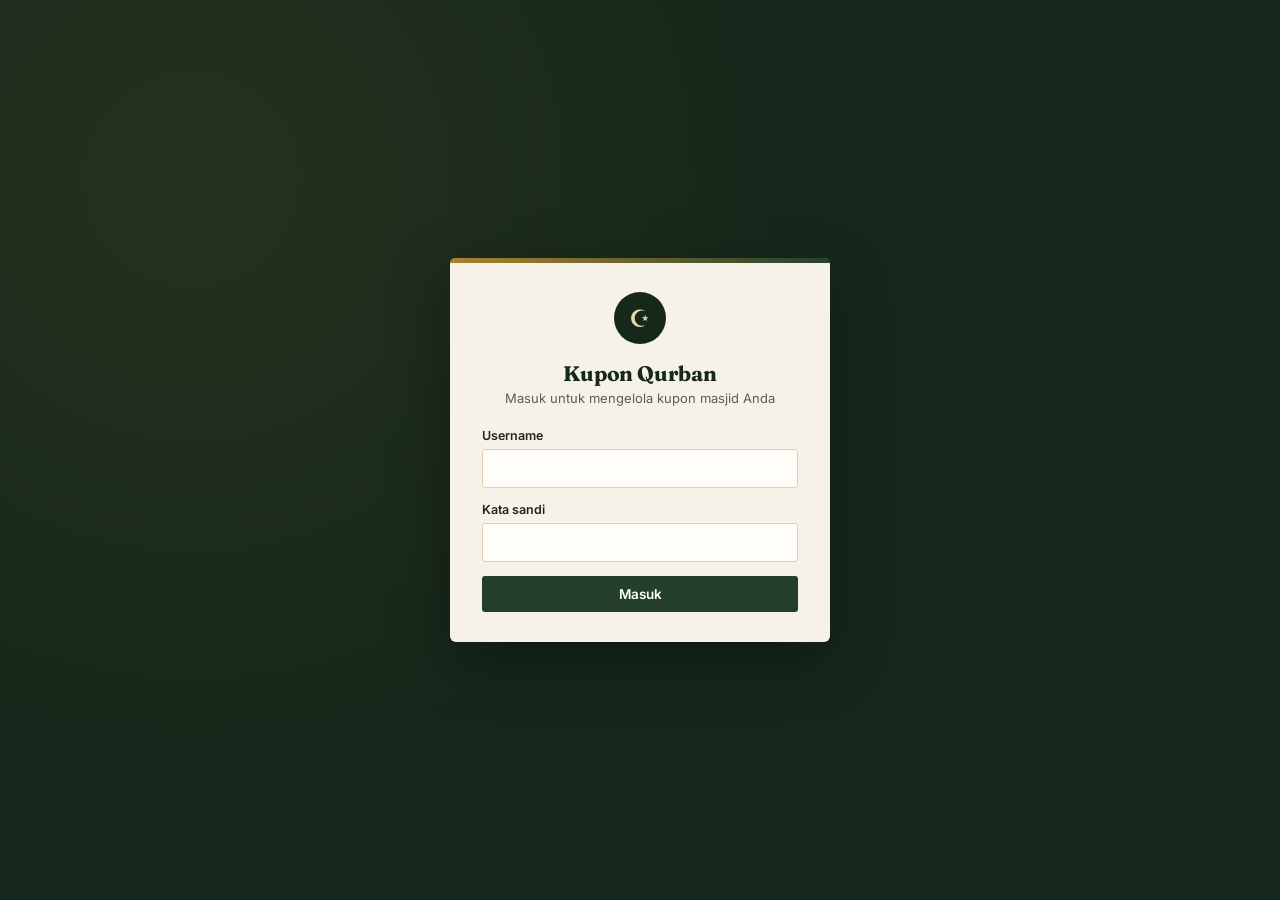
==== index.html @ 4e61113e "Initial commit" ====
<!DOCTYPE html>
<html lang="id">
<head>
<meta charset="UTF-8">
<meta name="viewport" content="width=device-width, initial-scale=1.0">
<title>Masuk — Kupon Qurban</title>
<link rel="stylesheet" href="assets/css/style.css">
</head>
<body>

  <div class="login-shell">
    <form class="login-card" id="loginForm" novalidate>
      <div class="login-mark">&#9770;</div>
      <h1>Kupon Qurban</h1>
      <p class="subtitle">Masuk untuk mengelola kupon masjid Anda</p>

      <div class="login-error" id="loginError"></div>

      <div class="field">
        <label for="username">Username</label>
        <input type="text" id="username" autocomplete="username" required>
      </div>
      <div class="field">
        <label for="password">Kata sandi</label>
        <input type="password" id="password" autocomplete="current-password" required>
      </div>

      <button type="submit" class="btn btn-primary btn-block" id="btnSubmit">Masuk</button>
    </form>
  </div>

  <script src="assets/js/config.js"></script>
  <script src="assets/js/auth.js"></script>
  <script src="assets/js/api.js"></script>
  <script>
    // Kalau sudah ada sesi aktif, langsung lempar ke dashboard.
    if (Auth.getSession()) {
      window.location.href = "dashboard.html";
    }

    const form = document.getElementById("loginForm");
    const errorBox = document.getElementById("loginError");
    const btnSubmit = document.getElementById("btnSubmit");

    function showError(msg) {
      errorBox.textContent = msg;
      errorBox.classList.add("show");
    }

    const MESSAGES = {
      ADMIN_NONAKTIF: "Akun Anda sedang dinonaktifkan. Hubungi Super Admin.",
      MASJID_NONAKTIF: "Masjid Anda sedang dinonaktifkan.",
      USERNAME_PASSWORD_SALAH: "Username atau kata sandi salah."
    };

    form.addEventListener("submit", async function (e) {
      e.preventDefault();
      errorBox.classList.remove("show");

      const username = document.getElementById("username").value.trim();
      const password = document.getElementById("password").value;

      if (!username || !password) {
        showError("Username dan kata sandi wajib diisi.");
        return;
      }

      btnSubmit.disabled = true;
      btnSubmit.textContent = "Memeriksa...";

      try {
        const res = await Api.call("login", { username, password });

        if (!res.success) {
          showError(MESSAGES[res.message] || res.message || "Gagal masuk.");
          return;
        }

        Auth.setSession(res);
        window.location.href = "dashboard.html";

      } catch (err) {
        showError(err.message || "Tidak bisa menghubungi server.");
      } finally {
        btnSubmit.disabled = false;
        btnSubmit.textContent = "Masuk";
      }
    });
  </script>
</body>
</html>
---- assets/css/style.css ----
/* =========================================================
   Kupon Qurban — Design System
   Palet: kertas tiket + hijau masjid + aksen emas
   ========================================================= */

@import url('https://fonts.googleapis.com/css2?family=Fraunces:opsz,wght@9..144,500;9..144,600;9..144,700&family=Inter:wght@400;500;600;700&family=IBM+Plex+Mono:wght@500;600&display=swap');

:root{
  --paper: #F7F2E7;
  --paper-alt: #EFE7D3;
  --card: #FFFDF8;
  --ink: #1E271F;
  --ink-soft: #57614F;
  --ink-faint: #8B9284;
  --green: #24402D;
  --green-deep: #16281B;
  --green-tint: #E7EEE4;
  --gold: #A9822F;
  --gold-soft: #E7D8AA;
  --red: #A3402A;
  --red-tint: #F5E4DE;
  --line: #DED2AF;

  --radius-s: 3px;
  --radius-m: 6px;
  --shadow-card: 0 1px 2px rgba(22, 40, 27, 0.06), 0 6px 20px rgba(22, 40, 27, 0.05);

  --font-display: 'Fraunces', serif;
  --font-body: 'Inter', system-ui, sans-serif;
  --font-mono: 'IBM Plex Mono', monospace;
}

*, *::before, *::after{ box-sizing: border-box; }
html, body{ height: 100%; }
body{
  margin: 0;
  font-family: var(--font-body);
  background: var(--paper);
  color: var(--ink);
  -webkit-font-smoothing: antialiased;
}
h1, h2, h3{
  font-family: var(--font-display);
  color: var(--green-deep);
  margin: 0 0 4px;
  letter-spacing: -0.01em;
}
p{ margin: 0 0 8px; color: var(--ink-soft); }
a{ color: var(--green); }
button{ font-family: inherit; }
:focus-visible{ outline: 2px solid var(--gold); outline-offset: 2px; }

/* ---------- Layout shell ---------- */
.app-shell{
  display: grid;
  grid-template-columns: 236px 1fr;
  min-height: 100vh;
}
.sidebar{
  background: var(--green-deep);
  color: #EFE8D6;
  padding: 22px 16px;
  display: flex;
  flex-direction: column;
  gap: 26px;
  position: sticky;
  top: 0;
  height: 100vh;
}
.brand{
  display: flex;
  align-items: center;
  gap: 10px;
  padding: 0 6px;
}
.brand-mark{
  width: 34px; height: 34px;
  border-radius: 50%;
  border: 1.5px solid var(--gold-soft);
  display: flex; align-items: center; justify-content: center;
  font-family: var(--font-display);
  font-size: 16px;
  color: var(--gold-soft);
  flex-shrink: 0;
  overflow: hidden;
  background: rgba(233,216,170,0.06);
}
.brand-mark img{ width: 100%; height: 100%; object-fit: cover; }
.brand-text{ line-height: 1.15; }
.brand-text .masjid-name{ font-family: var(--font-display); font-size: 14.5px; color: #fff; }
.brand-text .app-label{ font-size: 10.5px; letter-spacing: 0.09em; text-transform: uppercase; color: var(--gold-soft); }

.nav-group{ display: flex; flex-direction: column; gap: 2px; }
.nav-eyebrow{
  font-size: 10px; letter-spacing: 0.12em; text-transform: uppercase;
  color: rgba(239,232,214,0.45); padding: 10px 10px 4px;
}
.nav-link{
  display: flex; align-items: center; gap: 10px;
  padding: 9px 10px;
  border-radius: var(--radius-s);
  color: rgba(239,232,214,0.82);
  text-decoration: none;
  font-size: 14px;
  font-weight: 500;
  transition: background .15s ease, color .15s ease;
}
.nav-link svg{ width: 16px; height: 16px; flex-shrink: 0; opacity: 0.85; }
.nav-link:hover{ background: rgba(233,216,170,0.08); color: #fff; }
.nav-link.active{ background: rgba(233,216,170,0.14); color: #fff; box-shadow: inset 2px 0 0 var(--gold-soft); }

.sidebar-foot{ margin-top: auto; display: flex; flex-direction: column; gap: 10px; }
.user-chip{
  display: flex; align-items: center; gap: 9px;
  padding: 9px 10px;
  border-top: 1px solid rgba(239,232,214,0.12);
  padding-top: 14px;
}
.user-avatar{
  width: 28px; height: 28px; border-radius: 50%;
  background: var(--gold-soft); color: var(--green-deep);
  font-family: var(--font-display); font-weight: 600; font-size: 12px;
  display: flex; align-items: center; justify-content: center; flex-shrink: 0;
}
.user-meta{ line-height: 1.2; overflow: hidden; }
.user-meta .u-name{ font-size: 12.5px; color: #fff; white-space: nowrap; overflow: hidden; text-overflow: ellipsis; }
.user-meta .u-role{ font-size: 10.5px; color: var(--gold-soft); text-transform: uppercase; letter-spacing: .06em; }
.btn-logout{
  background: none; border: 1px solid rgba(239,232,214,0.22);
  color: rgba(239,232,214,0.75);
  padding: 8px 10px; border-radius: var(--radius-s);
  font-size: 12.5px; cursor: pointer; text-align: left;
}
.btn-logout:hover{ border-color: var(--gold-soft); color: #fff; }

.main{ padding: 26px 34px 60px; max-width: 1180px; }
.topbar{
  display: flex; align-items: flex-end; justify-content: space-between;
  gap: 16px; margin-bottom: 22px; flex-wrap: wrap;
}
.topbar h1{ font-size: 26px; }
.topbar .subtitle{ font-size: 13.5px; color: var(--ink-faint); margin-top: 2px; }
.topbar-actions{ display: flex; gap: 10px; align-items: center; flex-wrap: wrap; }

.masjid-switcher{
  font-family: var(--font-body);
  font-size: 12.5px;
  padding: 7px 10px;
  border: 1px solid var(--line);
  border-radius: var(--radius-s);
  background: var(--card);
  color: var(--ink);
}

/* ---------- Cards / stats ---------- */
.grid{ display: grid; gap: 14px; }
.grid-4{ grid-template-columns: repeat(4, 1fr); }
.grid-2{ grid-template-columns: 1fr 1fr; }
@media (max-width: 980px){ .grid-4{ grid-template-columns: repeat(2,1fr); } }

.card{
  background: var(--card);
  border: 1px solid var(--line);
  border-radius: var(--radius-m);
  box-shadow: var(--shadow-card);
  padding: 18px 20px;
}
.stat-card .stat-label{
  font-size: 11px; text-transform: uppercase; letter-spacing: .08em;
  color: var(--ink-faint); margin-bottom: 8px;
}
.stat-card .stat-value{
  font-family: var(--font-display); font-size: 30px; color: var(--green-deep);
}
.stat-card .stat-sub{ font-size: 12px; color: var(--ink-faint); margin-top: 4px; }
.stat-card.accent .stat-value{ color: var(--gold); }

.section-title{
  font-size: 12px; text-transform: uppercase; letter-spacing: .08em;
  color: var(--ink-faint); margin: 30px 0 12px;
}

/* ---------- Buttons ---------- */
.btn{
  display: inline-flex; align-items: center; justify-content: center; gap: 7px;
  padding: 9px 16px;
  border-radius: var(--radius-s);
  font-size: 13.5px; font-weight: 600;
  border: 1px solid transparent;
  cursor: pointer;
  text-decoration: none;
  transition: transform .08s ease, opacity .15s ease, background .15s ease;
}
.btn:active{ transform: translateY(1px); }
.btn-primary{ background: var(--green); color: #fff; }
.btn-primary:hover{ background: var(--green-deep); }
.btn-gold{ background: var(--gold); color: #fff; }
.btn-gold:hover{ opacity: .9; }
.btn-outline{ background: transparent; border-color: var(--line); color: var(--ink); }
.btn-outline:hover{ border-color: var(--green); color: var(--green); }
.btn-danger{ background: transparent; border-color: var(--red); color: var(--red); }
.btn-danger:hover{ background: var(--red-tint); }
.btn-sm{ padding: 6px 11px; font-size: 12.5px; }
.btn[disabled]{ opacity: .5; cursor: not-allowed; }
.btn-block{ width: 100%; }

/* ---------- Forms ---------- */
label{ display: block; font-size: 12.5px; font-weight: 600; color: var(--ink); margin: 0 0 6px; }
input, select{
  width: 100%;
  font-family: inherit;
  font-size: 14px;
  padding: 10px 12px;
  border: 1px solid var(--line);
  border-radius: var(--radius-s);
  background: var(--card);
  color: var(--ink);
}
input:focus, select:focus{ border-color: var(--gold); }
.field{ margin-bottom: 14px; }
.field-row{ display: flex; gap: 12px; }
.field-row .field{ flex: 1; }
.hint{ font-size: 11.5px; color: var(--ink-faint); margin-top: 5px; }
.form-card{ max-width: 460px; }

/* ---------- Table ---------- */
.table-wrap{
  background: var(--card);
  border: 1px solid var(--line);
  border-radius: var(--radius-m);
  overflow: hidden;
  box-shadow: var(--shadow-card);
}
table{ width: 100%; border-collapse: collapse; font-size: 13.5px; }
thead th{
  text-align: left;
  font-size: 10.5px; text-transform: uppercase; letter-spacing: .07em;
  color: var(--ink-faint);
  padding: 12px 16px;
  border-bottom: 1px solid var(--line);
  background: var(--paper-alt);
}
tbody td{ padding: 12px 16px; border-bottom: 1px solid var(--line); vertical-align: middle; }
tbody tr:last-child td{ border-bottom: none; }
tbody tr:hover{ background: rgba(169,130,47,0.05); }
.mono{ font-family: var(--font-mono); font-size: 12.5px; letter-spacing: .01em; }
.cell-actions{ display: flex; gap: 6px; justify-content: flex-end; }

.badge{
  display: inline-flex; align-items: center; gap: 5px;
  padding: 3px 9px; border-radius: 20px;
  font-size: 11px; font-weight: 600; letter-spacing: .01em;
}
.badge-green{ background: var(--green-tint); color: var(--green); }
.badge-gold{ background: var(--gold-soft); color: #6b5320; }
.badge-red{ background: var(--red-tint); color: var(--red); }
.badge-muted{ background: var(--paper-alt); color: var(--ink-faint); }

/* ---------- Ticket stub (signature element) ----------
   Baris kupon dirender seperti sobekan tiket fisik:
   nomor urut di kiri dipisahkan garis putus + lubang perforasi. */
.ticket-list{ display: flex; flex-direction: column; gap: 10px; }
.ticket{
  display: grid;
  grid-template-columns: 96px 1fr auto;
  align-items: center;
  background: var(--card);
  border: 1px solid var(--line);
  border-radius: var(--radius-m);
  box-shadow: var(--shadow-card);
  position: relative;
  overflow: hidden;
}
.ticket-stub{
  background: var(--green-deep);
  color: var(--gold-soft);
  height: 100%;
  display: flex; flex-direction: column; align-items: center; justify-content: center;
  padding: 14px 6px;
  position: relative;
}
.ticket-stub .stub-no{ font-family: var(--font-mono); font-size: 13px; font-weight: 600; }
.ticket-stub .stub-label{ font-size: 8.5px; text-transform: uppercase; letter-spacing: .1em; color: rgba(233,216,170,0.6); margin-top: 2px; }
.ticket-perf{
  position: absolute; right: -7px; top: 0; bottom: 0; width: 14px;
  background-image: radial-gradient(circle, var(--paper) 3.5px, transparent 3.6px);
  background-size: 14px 16px;
  background-repeat: repeat-y;
  background-position: center;
}
.ticket-body{ padding: 12px 20px; }
.ticket-body .t-nomor{ font-family: var(--font-mono); font-size: 14px; font-weight: 600; color: var(--ink); }
.ticket-body .t-meta{ font-size: 12px; color: var(--ink-faint); margin-top: 3px; }
.ticket-side{ padding: 0 18px 0 8px; display: flex; align-items: center; gap: 10px; }

/* ---------- States ---------- */
.empty-state{
  text-align: center; padding: 46px 20px; color: var(--ink-faint);
}
.empty-state h3{ color: var(--ink-soft); font-size: 16px; margin-bottom: 4px; }
.toast{
  position: fixed; bottom: 22px; right: 22px;
  background: var(--green-deep); color: #fff;
  padding: 12px 18px; border-radius: var(--radius-s);
  font-size: 13.5px; box-shadow: var(--shadow-card);
  display: none; z-index: 50; max-width: 320px;
}
.toast.show{ display: block; }
.toast.error{ background: var(--red); }

.scan-result{
  border-radius: var(--radius-m);
  padding: 22px;
  border: 1px solid var(--line);
  background: var(--card);
}
.scan-result.ok{ background: var(--green-tint); border-color: var(--green); }
.scan-result.fail{ background: var(--red-tint); border-color: var(--red); }
.scan-result .r-status{ font-family: var(--font-display); font-size: 20px; margin-bottom: 6px; }
.scan-result.ok .r-status{ color: var(--green-deep); }
.scan-result.fail .r-status{ color: var(--red); }

/* ---------- Login page ---------- */
.login-shell{
  min-height: 100vh;
  display: flex; align-items: center; justify-content: center;
  background:
    radial-gradient(circle at 15% 20%, rgba(169,130,47,0.10), transparent 45%),
    var(--green-deep);
  padding: 20px;
}
.login-card{
  width: 100%; max-width: 380px;
  background: var(--paper);
  border-radius: var(--radius-m);
  padding: 34px 32px 30px;
  box-shadow: 0 20px 60px rgba(0,0,0,0.35);
  position: relative;
}
.login-card::before{
  content: "";
  position: absolute; left: 0; right: 0; top: 0; height: 5px;
  background: linear-gradient(90deg, var(--gold), var(--green));
  border-radius: var(--radius-m) var(--radius-m) 0 0;
}
.login-mark{
  width: 52px; height: 52px; border-radius: 50%;
  background: var(--green-deep); color: var(--gold-soft);
  display: flex; align-items: center; justify-content: center;
  font-family: var(--font-display); font-size: 24px;
  margin: 0 auto 16px;
}
.login-card h1{ text-align: center; font-size: 21px; }
.login-card .subtitle{ text-align: center; font-size: 13px; margin-bottom: 22px; }
.login-error{
  background: var(--red-tint); color: var(--red); border: 1px solid var(--red);
  font-size: 12.5px; padding: 9px 12px; border-radius: var(--radius-s);
  margin-bottom: 14px; display: none;
}
.login-error.show{ display: block; }

/* ---------- Scan input ---------- */
.scan-modes{ display: flex; gap: 8px; margin-bottom: 16px; }
.mode-btn{
  flex: 1; padding: 9px; border-radius: var(--radius-s);
  border: 1px solid var(--line); background: var(--card);
  font-size: 13px; font-weight: 600; color: var(--ink-soft); cursor: pointer;
}
.mode-btn.active{ background: var(--green); color: #fff; border-color: var(--green); }
#reader{ border-radius: var(--radius-m); overflow: hidden; border: 1px solid var(--line); }

.role-hidden{ display: none !important; }

@media (max-width: 860px){
  .app-shell{ grid-template-columns: 1fr; }
  .sidebar{ position: fixed; z-index: 40; left: 0; top: 0; bottom: 0; width: 236px; transform: translateX(-100%); transition: transform .2s ease; }
  .sidebar.open{ transform: translateX(0); }
  .main{ padding: 18px 16px 60px; }
  .grid-4{ grid-template-columns: repeat(2,1fr); }
  .grid-2{ grid-template-columns: 1fr; }
  .topbar-bar{ display: flex; align-items: center; gap: 10px; margin-bottom: 6px; }
  .hamburger{ background: none; border: 1px solid var(--line); border-radius: var(--radius-s); width: 36px; height: 36px; cursor: pointer; }
}
@media (min-width: 861px){ .hamburger, .sidebar-overlay{ display: none; } }
.sidebar-overlay{ position: fixed; inset: 0; background: rgba(0,0,0,.4); z-index: 35; }
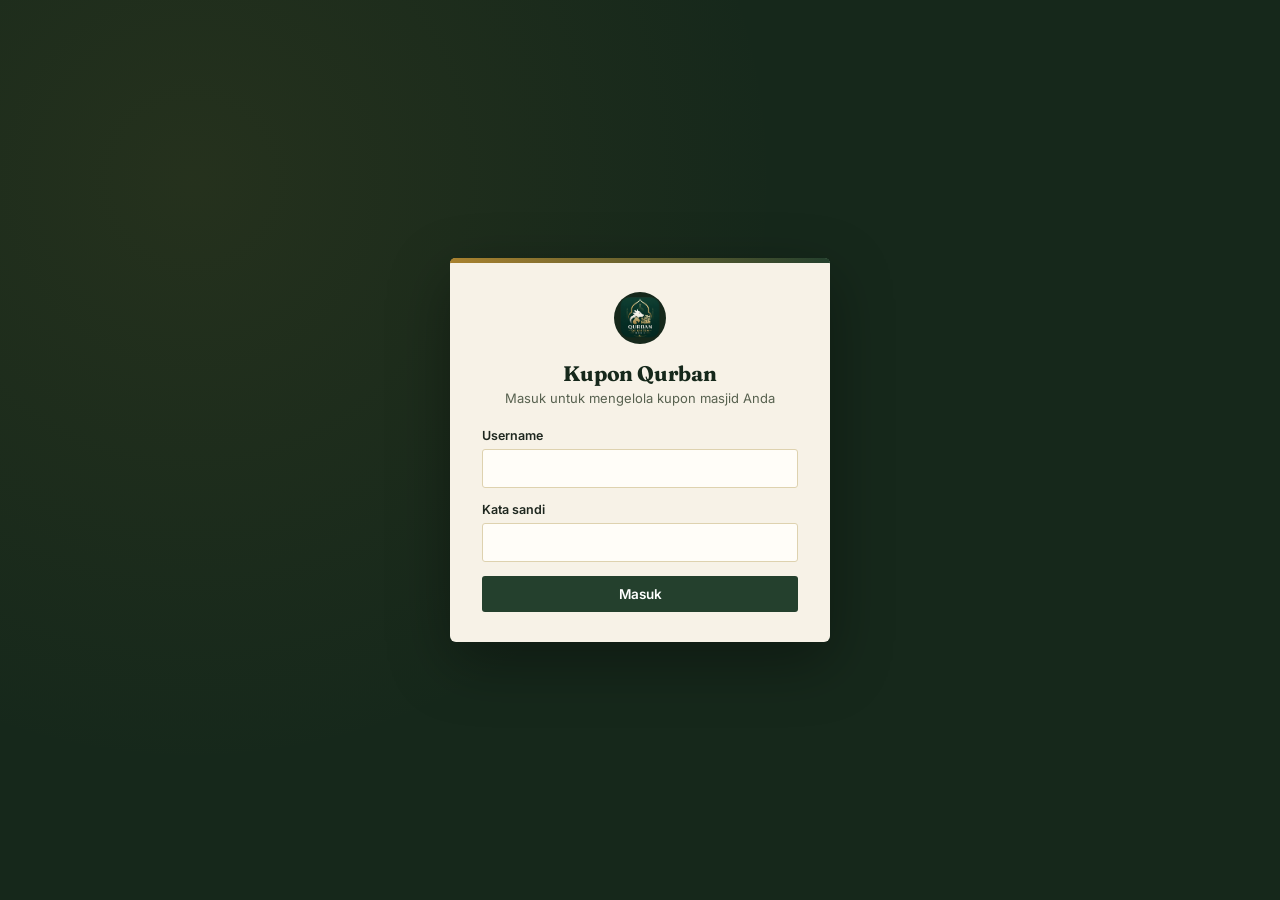
==== commit 71c9fa1b: "upgrade scanner" ====
--- a/index.html
+++ b/index.html
@@ -4,13 +4,24 @@
 <meta charset="UTF-8">
 <meta name="viewport" content="width=device-width, initial-scale=1.0">
 <title>Masuk — Kupon Qurban</title>
+<script>
+  // Cek sesi SEBELUM body sempat dirender, biar gak ada kedipan halaman
+  // login pas sebenarnya user udah login (dicek lagi lebih lengkap di
+  // bawah lewat Auth.getSession() setelah auth.js dimuat).
+  (function () {
+    var store = /KuponQurbanApp/.test(navigator.userAgent) ? window.localStorage : window.sessionStorage;
+    if (store.getItem("kupon_session")) {
+      location.replace("dashboard.html");
+    }
+  })();
+</script>
 <link rel="stylesheet" href="assets/css/style.css">
 </head>
 <body>
 
   <div class="login-shell">
     <form class="login-card" id="loginForm" novalidate>
-      <div class="login-mark">&#9770;</div>
+      <div class="login-mark" id="loginMark">&#9770;</div>
       <h1>Kupon Qurban</h1>
       <p class="subtitle">Masuk untuk mengelola kupon masjid Anda</p>
 
@@ -32,10 +43,15 @@
   <script src="assets/js/config.js"></script>
   <script src="assets/js/auth.js"></script>
   <script src="assets/js/api.js"></script>
+  <script src="assets/js/nav.js"></script>
   <script>
     // Kalau sudah ada sesi aktif, langsung lempar ke dashboard.
     if (Auth.getSession()) {
       window.location.href = "dashboard.html";
+    }
+
+    if (APP_LOGO) {
+      document.getElementById("loginMark").innerHTML = logoImgHtml(APP_LOGO);
     }
 
     const form = document.getElementById("loginForm");
--- a/assets/css/style.css
+++ b/assets/css/style.css
@@ -70,25 +70,30 @@
 .brand{
   display: flex;
   align-items: center;
-  gap: 10px;
+  gap: 12px;
   padding: 0 6px;
 }
 .brand-mark{
-  width: 34px; height: 34px;
+  width: 52px; height: 52px;
   border-radius: 50%;
   border: 1.5px solid var(--gold-soft);
   display: flex; align-items: center; justify-content: center;
   font-family: var(--font-display);
-  font-size: 16px;
+  font-size: 22px;
   color: var(--gold-soft);
   flex-shrink: 0;
   overflow: hidden;
   background: rgba(233,216,170,0.06);
 }
 .brand-mark img{ width: 100%; height: 100%; object-fit: cover; }
-.brand-text{ line-height: 1.15; }
-.brand-text .masjid-name{ font-family: var(--font-display); font-size: 14.5px; color: #fff; }
+.brand-text{ line-height: 1.2; min-width: 0; }
+.brand-text .masjid-name{ font-family: var(--font-display); font-size: 15.5px; color: #fff; }
 .brand-text .app-label{ font-size: 10.5px; letter-spacing: 0.09em; text-transform: uppercase; color: var(--gold-soft); }
+.brand-text .brand-alamat{
+  font-size: 10.5px; color: rgba(255,255,255,0.6); margin-top: 2px;
+  line-height: 1.3; overflow: hidden; text-overflow: ellipsis;
+  display: -webkit-box; -webkit-line-clamp: 2; -webkit-box-orient: vertical;
+}
 
 .nav-group{ display: flex; flex-direction: column; gap: 2px; }
 .nav-eyebrow{
@@ -221,6 +226,11 @@
 .field-row{ display: flex; gap: 12px; }
 .field-row .field{ flex: 1; }
 .hint{ font-size: 11.5px; color: var(--ink-faint); margin-top: 5px; }
+.hint code{
+  font-family: var(--font-mono); font-size: 10.5px;
+  background: var(--paper-alt); padding: 1px 5px; border-radius: 3px;
+  color: var(--ink-soft);
+}
 .form-card{ max-width: 460px; }
 
 /* ---------- Table ---------- */
@@ -298,6 +308,24 @@
   text-align: center; padding: 46px 20px; color: var(--ink-faint);
 }
 .empty-state h3{ color: var(--ink-soft); font-size: 16px; margin-bottom: 4px; }
+
+/* ---------- Pagination ---------- */
+.pagination-info{ font-size: 12px; color: var(--ink-faint); text-align: center; margin-top: 18px; }
+.pagination{
+  display: flex; align-items: center; justify-content: center; gap: 6px;
+  margin-top: 10px;
+}
+.pagination button{
+  min-width: 32px; height: 32px; padding: 0 6px;
+  border-radius: var(--radius-s); border: 1px solid var(--line);
+  background: var(--card); color: var(--ink-soft);
+  font-size: 12.5px; font-weight: 600; cursor: pointer;
+}
+.pagination button:hover:not([disabled]){ border-color: var(--gold); color: var(--ink); }
+.pagination button.active{ background: var(--green); color: #fff; border-color: var(--green); }
+.pagination button[disabled]{ opacity: .4; cursor: not-allowed; }
+.page-ellipsis{ color: var(--ink-faint); font-size: 12.5px; padding: 0 2px; }
+
 .toast{
   position: fixed; bottom: 22px; right: 22px;
   background: var(--green-deep); color: #fff;
@@ -349,7 +377,9 @@
   display: flex; align-items: center; justify-content: center;
   font-family: var(--font-display); font-size: 24px;
   margin: 0 auto 16px;
-}
+  overflow: hidden;
+}
+.login-mark img{ width: 100%; height: 100%; object-fit: cover; }
 .login-card h1{ text-align: center; font-size: 21px; }
 .login-card .subtitle{ text-align: center; font-size: 13px; margin-bottom: 22px; }
 .login-error{
@@ -367,7 +397,13 @@
   font-size: 13px; font-weight: 600; color: var(--ink-soft); cursor: pointer;
 }
 .mode-btn.active{ background: var(--green); color: #fff; border-color: var(--green); }
-#reader{ border-radius: var(--radius-m); overflow: hidden; border: 1px solid var(--line); }
+#reader{
+  max-width: 260px;
+  margin: 0 auto;
+  border-radius: var(--radius-m);
+  overflow: hidden;
+  border: 1px solid var(--line);
+}
 
 .role-hidden{ display: none !important; }
 
